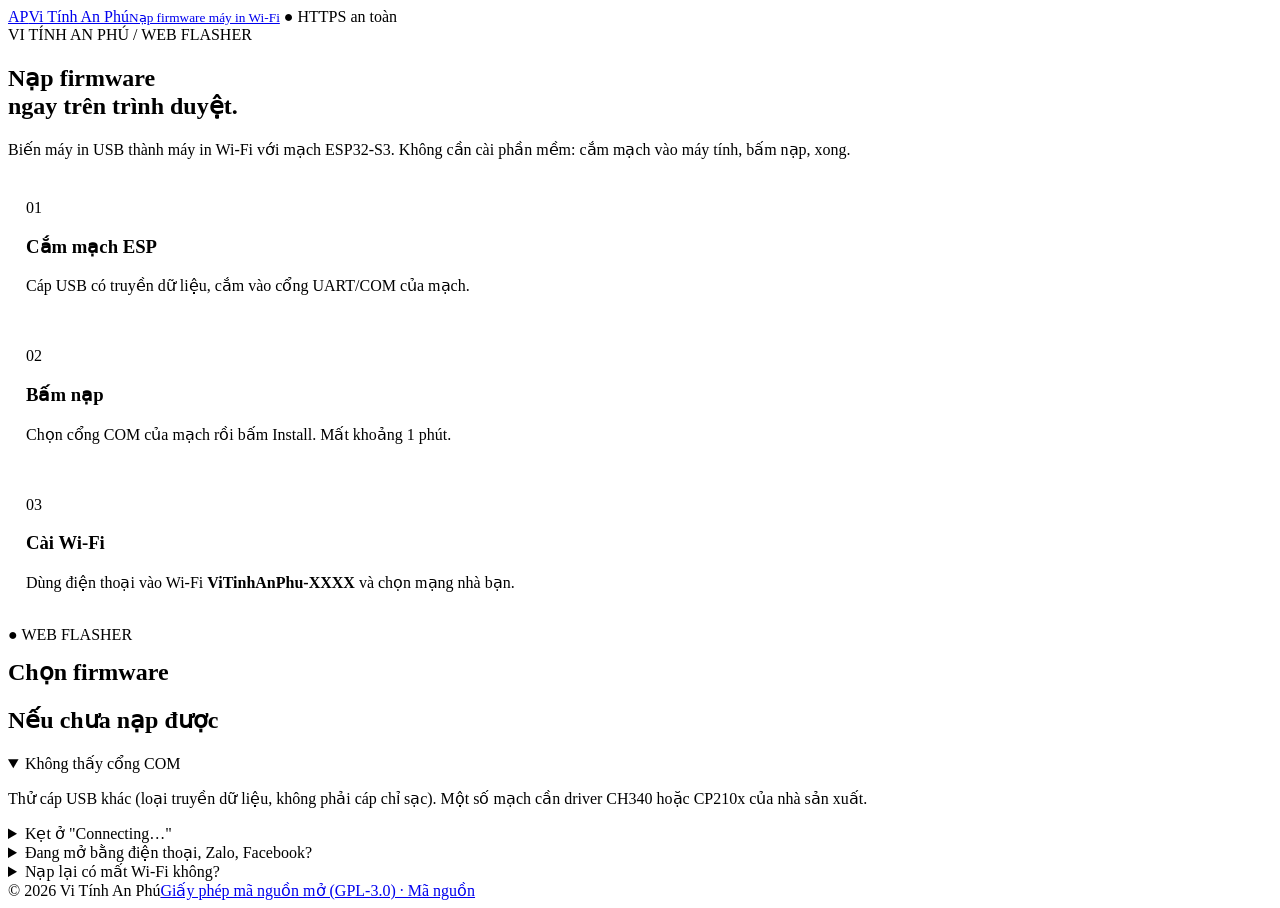
==== index.html @ 83783a5f "Add files via upload" ====
<!doctype html>
<html lang="vi">
<head>
<meta charset="utf-8"><meta name="viewport" content="width=device-width,initial-scale=1">
<meta name="theme-color" content="#080f1d">
<title>Nạp firmware · Vi Tính An Phú</title>
<meta name="description" content="Nạp firmware máy in Wi-Fi Vi Tính An Phú vào ESP32-S3 ngay trên trình duyệt.">
  <script type="module" crossorigin src="./assets/index-BPdyd-Bm.js"></script>
  <link rel="stylesheet" crossorigin href="./assets/index-DRu8GZUa.css">
</head>
<body>
<div class="shell">
  <header class="top">
    <a class="brand" href="./"><span class="logo">AP</span><span>Vi Tính An Phú<small>Nạp firmware máy in Wi-Fi</small></span></a>
    <span class="chip" id="secure">● HTTPS an toàn</span>
  </header>

  <section class="hero">
    <div>
      <span class="eyebrow">VI TÍNH AN PHÚ / WEB FLASHER</span>
      <h1>Nạp firmware<br>ngay trên trình duyệt.</h1>
      <p>Biến máy in USB thành máy in Wi-Fi với mạch ESP32-S3. Không cần cài phần mềm: cắm mạch vào máy tính, bấm nạp, xong.</p>
      <div class="steps" style="margin-top:22px">
        <div class="card" style="padding:18px"><span class="num">01</span><h3>Cắm mạch ESP</h3><p class="small">Cáp USB có truyền dữ liệu, cắm vào cổng UART/COM của mạch.</p></div>
        <div class="card" style="padding:18px"><span class="num">02</span><h3>Bấm nạp</h3><p class="small">Chọn cổng COM của mạch rồi bấm Install. Mất khoảng 1 phút.</p></div>
        <div class="card" style="padding:18px"><span class="num">03</span><h3>Cài Wi-Fi</h3><p class="small">Dùng điện thoại vào Wi-Fi <b>ViTinhAnPhu-XXXX</b> và chọn mạng nhà bạn.</p></div>
      </div>
    </div>

    <section class="card">
      <div class="row"><span class="chip">● WEB FLASHER</span><span class="grow"></span><span class="muted small" id="count"></span></div>
      <h2 style="margin-top:14px">Chọn firmware</h2>
      <div id="empty" class="note warn" hidden>Chưa có firmware nào trên trang. Vui lòng quay lại sau.</div>
      <div id="picker" hidden>
        <label>Firmware<select id="fw"></select></label>
        <div class="fw">
          <span class="ic">▦</span>
          <div class="grow"><b id="version"></b><span class="muted small" id="meta"></span></div>
          <span class="chip" id="latest" hidden>Mới nhất</span>
        </div>
        <div class="note" id="notes" hidden></div>
        <esp-web-install-button id="installer">
          <button slot="activate" class="btn primary">Kết nối USB &amp; nạp firmware →</button>
          <div slot="unsupported" class="note warn">Trình duyệt này chưa nạp được. Hãy mở trang bằng <b>Chrome</b> hoặc <b>Edge</b> trên máy tính.</div>
          <div slot="not-allowed" class="note warn">Cần mở trang bằng địa chỉ <b>https://</b> để kết nối cổng USB.</div>
        </esp-web-install-button>
        <p class="small muted" style="margin:10px 0 0">Trình duyệt sẽ hỏi chọn cổng USB. Chỉ dùng được trên <b>Chrome</b> hoặc <b>Edge</b> trên máy tính.</p>
      </div>
    </section>
  </section>

  <section class="card">
    <h2>Nếu chưa nạp được</h2>
    <details open><summary>Không thấy cổng COM</summary><p>Thử cáp USB khác (loại truyền dữ liệu, không phải cáp chỉ sạc). Một số mạch cần driver CH340 hoặc CP210x của nhà sản xuất.</p></details>
    <details><summary>Kẹt ở "Connecting…"</summary><p>Đóng các phần mềm đang mở cổng COM. Giữ nút BOOT, bấm rồi thả RST, sau đó thả BOOT và bấm nạp lại.</p></details>
    <details><summary>Đang mở bằng điện thoại, Zalo, Facebook?</summary><p>Nạp firmware cần Chrome hoặc Edge trên máy tính. Sao chép đường dẫn trang này và mở trên máy tính.</p></details>
    <details><summary>Nạp lại có mất Wi-Fi không?</summary><p>Hộp thoại nạp cho chọn có xóa dữ liệu hay không. Không xóa thì Wi-Fi và IP đã cài vẫn giữ nguyên.</p></details>
  </section>

  <footer><span>© 2026 Vi Tính An Phú</span><a id="lic" href="/licenses">Giấy phép mã nguồn mở (GPL-3.0) · Mã nguồn</a></footer>
</div>
</body>
</html>
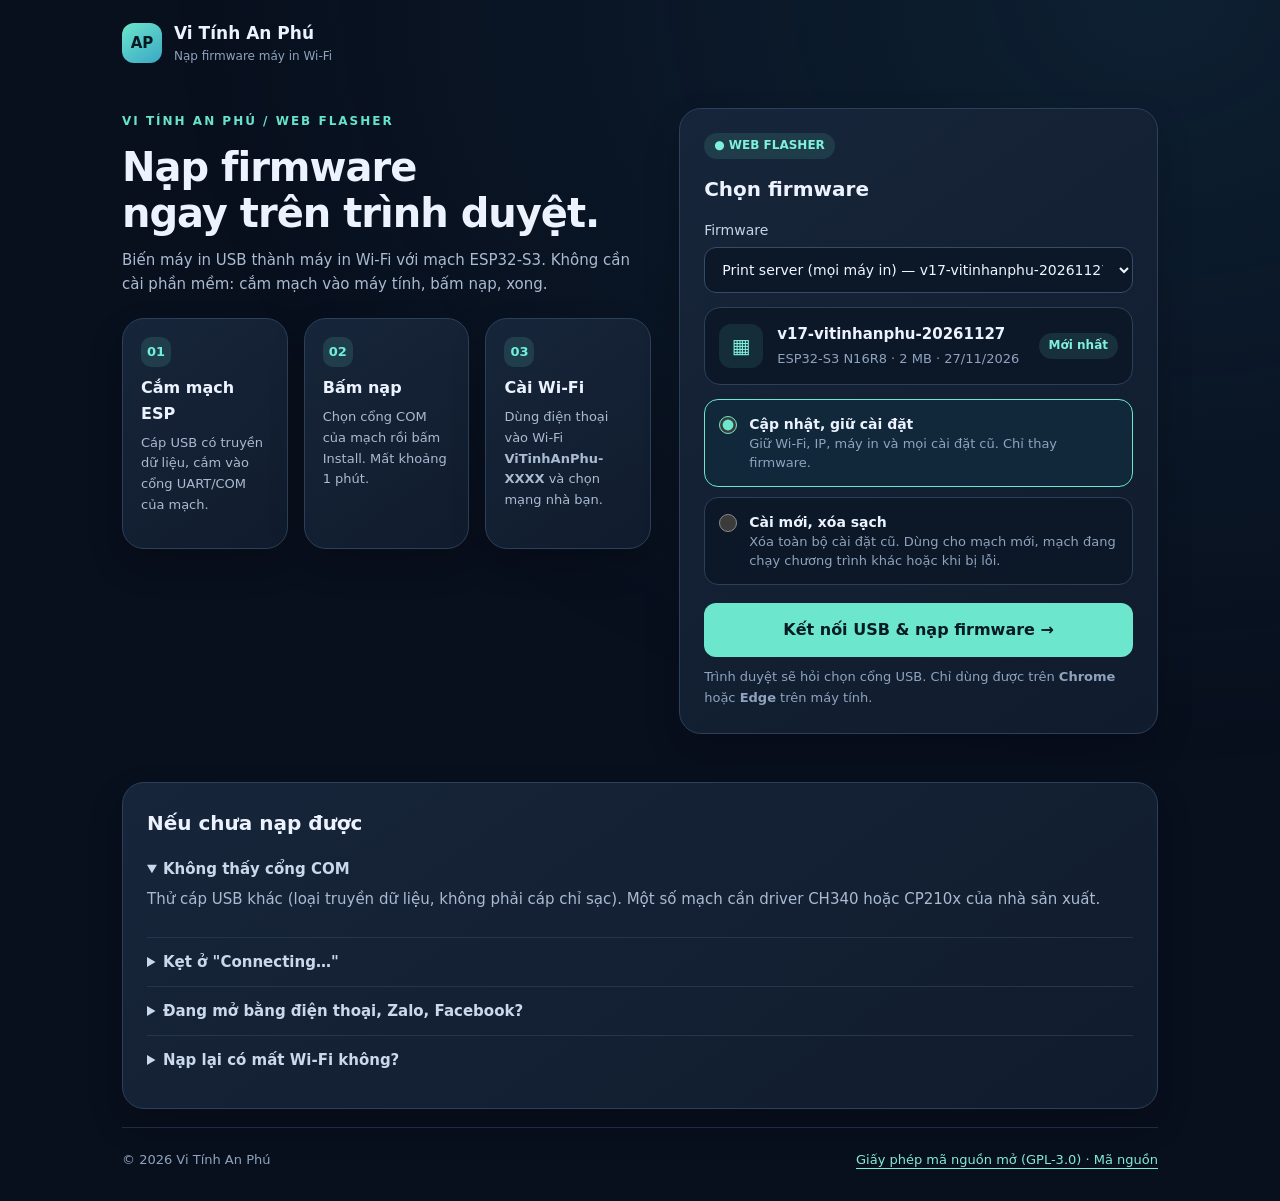
==== commit d195cafd: "Cập nhật trang nạp 2026-11-27 13:39" ====
--- a/index.html
+++ b/index.html
@@ -5,8 +5,8 @@
 <meta name="theme-color" content="#080f1d">
 <title>Nạp firmware · Vi Tính An Phú</title>
 <meta name="description" content="Nạp firmware máy in Wi-Fi Vi Tính An Phú vào ESP32-S3 ngay trên trình duyệt.">
-  <script type="module" crossorigin src="./assets/index-BPdyd-Bm.js"></script>
-  <link rel="stylesheet" crossorigin href="./assets/index-DRu8GZUa.css">
+  <script type="module" crossorigin src="./assets/index-C4SW8azZ.js"></script>
+  <link rel="stylesheet" crossorigin href="./assets/index-Bt61mngs.css">
 </head>
 <body>
 <div class="shell">
@@ -39,6 +39,12 @@
           <span class="chip" id="latest" hidden>Mới nhất</span>
         </div>
         <div class="note" id="notes" hidden></div>
+        <div class="modes" role="radiogroup" aria-label="Cách nạp">
+          <label class="opt"><input type="radio" name="mode" value="keep" checked>
+            <span><b>Cập nhật, giữ cài đặt</b><small>Giữ Wi-Fi, IP, máy in và mọi cài đặt cũ. Chỉ thay firmware.</small></span></label>
+          <label class="opt"><input type="radio" name="mode" value="new">
+            <span><b>Cài mới, xóa sạch</b><small>Xóa toàn bộ cài đặt cũ. Dùng cho mạch mới, mạch đang chạy chương trình khác hoặc khi bị lỗi.</small></span></label>
+        </div>
         <esp-web-install-button id="installer">
           <button slot="activate" class="btn primary">Kết nối USB &amp; nạp firmware →</button>
           <div slot="unsupported" class="note warn">Trình duyệt này chưa nạp được. Hãy mở trang bằng <b>Chrome</b> hoặc <b>Edge</b> trên máy tính.</div>
@@ -54,7 +60,7 @@
     <details open><summary>Không thấy cổng COM</summary><p>Thử cáp USB khác (loại truyền dữ liệu, không phải cáp chỉ sạc). Một số mạch cần driver CH340 hoặc CP210x của nhà sản xuất.</p></details>
     <details><summary>Kẹt ở "Connecting…"</summary><p>Đóng các phần mềm đang mở cổng COM. Giữ nút BOOT, bấm rồi thả RST, sau đó thả BOOT và bấm nạp lại.</p></details>
     <details><summary>Đang mở bằng điện thoại, Zalo, Facebook?</summary><p>Nạp firmware cần Chrome hoặc Edge trên máy tính. Sao chép đường dẫn trang này và mở trên máy tính.</p></details>
-    <details><summary>Nạp lại có mất Wi-Fi không?</summary><p>Hộp thoại nạp cho chọn có xóa dữ liệu hay không. Không xóa thì Wi-Fi và IP đã cài vẫn giữ nguyên.</p></details>
+    <details><summary>Nạp lại có mất Wi-Fi không?</summary><p>Chọn <b>Cập nhật, giữ cài đặt</b> thì Wi-Fi, IP và máy in đã cài vẫn giữ nguyên. Chọn <b>Cài mới, xóa sạch</b> thì phải cài Wi-Fi lại từ đầu.</p></details>
   </section>
 
   <footer><span>© 2026 Vi Tính An Phú</span><a id="lic" href="/licenses">Giấy phép mã nguồn mở (GPL-3.0) · Mã nguồn</a></footer>
--- a/assets/index-Bt61mngs.css
+++ b/assets/index-Bt61mngs.css
@@ -0,0 +1 @@
+*{box-sizing:border-box}html{--lightningcss-light: ;--lightningcss-dark:initial;color-scheme:dark}body{color:#ecf3ff;background:#080f1d;margin:0;font:15px/1.6 system-ui,-apple-system,BlinkMacSystemFont,Segoe UI,Roboto,Noto Sans,Ubuntu,Cantarell,Helvetica Neue,sans-serif}body:before{content:"";pointer-events:none;z-index:-1;background:radial-gradient(at 90% 0,#16395166,#0000 60%);position:fixed;top:0;bottom:0;left:0;right:0}a{color:#82ebd7;text-underline-offset:4px}.shell{max-width:1080px;margin:0 auto;padding:0 22px}header.top{justify-content:space-between;align-items:center;padding:20px 0;display:flex}.brand{color:#ecf3ff;align-items:center;gap:12px;font-size:17px;font-weight:750;text-decoration:none;display:flex}.logo{color:#071c22;background:linear-gradient(145deg,#6ce6cc,#3aa7c4);border-radius:12px;place-items:center;width:40px;height:40px;font-size:15px;font-weight:850;display:grid}.brand small{color:#8fa3be;font-size:12px;font-weight:500;display:block}.eyebrow{color:#65e3cc;letter-spacing:2px;font-size:12px;font-weight:750}h1{letter-spacing:-1px;margin:12px 0;font-size:40px;line-height:1.15}h2{margin:0 0 6px;font-size:20px}h3{margin:8px 0 4px;font-size:16px}p{color:#a9bad1;margin:6px 0 14px}.muted{color:#8fa3be}.small{font-size:13px}.hero{grid-template-columns:1.05fr .95fr;align-items:start;gap:28px;padding:22px 0 30px;display:grid}.card{background:linear-gradient(145deg,#17253a,#101c2d);border:1px solid #2c405a;border-radius:22px;margin:0 0 18px;padding:24px;box-shadow:0 16px 35px #0003}.chip{color:#7ff0dc;background:#63e6cb1f;border-radius:999px;align-items:center;gap:6px;padding:3px 10px;font-size:12px;font-weight:700;display:inline-flex}.chip.warn{color:#f5cf86;background:#f5c46b22}.chip.err{color:#ff9aa6;background:#ff7a8a22}.chip.off{color:#b5c4d8;background:#8fa3be22}label{color:#c5d4e7;margin:14px 0 0;font-size:14px;display:block}input,select,textarea{color:#eff6ff;width:100%;min-height:46px;font:inherit;background:#0c1728;border:1px solid #354c68;border-radius:12px;margin-top:6px;padding:11px 13px}textarea{resize:vertical;min-height:70px}.btn{color:#8ff2e0;min-height:46px;font:inherit;cursor:pointer;background:#20364d;border:1px solid #395c72;border-radius:12px;justify-content:center;align-items:center;gap:8px;padding:10px 18px;font-weight:700;display:inline-flex}.btn.primary{color:#071c22;background:#6ce6cc;border-color:#0000;width:100%;min-height:54px;margin-top:18px;font-size:16px}.btn.danger{color:#ff9aa6;background:#3a1d27;border-color:#6b2f3d}.btn.sm{min-height:36px;padding:6px 12px;font-size:13px}.fw{background:#0c1728;border:1px solid #2c405a;border-radius:16px;align-items:center;gap:14px;margin-top:14px;padding:14px;display:flex}.fw .ic{color:#7ff0dc;background:#63e6cb1a;border-radius:12px;place-items:center;width:44px;height:44px;font-size:20px;display:grid}.fw b{display:block}.note{color:#d5e8ff;background:#112b3d;border:1px solid #345870;border-radius:14px;margin-top:14px;padding:12px 14px;font-size:14px}.note.warn{color:#f3dfb3;background:#2d2614;border-color:#5f4b22}.steps{grid-template-columns:repeat(3,1fr);gap:16px;display:grid}.steps .num{color:#70efdb;background:#63e6cb22;border-radius:10px;place-items:center;width:30px;height:30px;font-size:13px;font-weight:750;display:inline-grid}details{border-top:1px solid #23364d;padding:12px 0}details:first-of-type{border-top:0}summary{cursor:pointer;color:#cad8eb;font-weight:600}footer{color:#8fa3be;border-top:1px solid #1c2c41;flex-wrap:wrap;justify-content:space-between;gap:12px;margin-top:10px;padding:22px 0 30px;font-size:13px;display:flex}.grid2{grid-template-columns:1fr 1fr;gap:18px;display:grid}.kv{grid-template-columns:auto 1fr;gap:6px 16px;font-size:14px;display:grid}.kv span:nth-child(odd){color:#8fa3be}table{border-collapse:collapse;width:100%;font-size:14px}th{text-align:left;color:#8fa3be;border-bottom:1px solid #2c405a;padding:8px 6px;font-weight:600}td{vertical-align:middle;border-bottom:1px solid #1c2c41;padding:10px 6px}.row{flex-wrap:wrap;align-items:center;gap:10px;display:flex}.grow{flex:1}.nav{gap:6px;display:flex}.nav a{color:#c5d4e7;border-radius:10px;padding:8px 12px;font-size:14px;text-decoration:none}.nav a.on{color:#8ff2e0;background:#20364d}.drop{text-align:center;color:#a9bad1;border:1.5px dashed #3c5674;border-radius:16px;margin-top:14px;padding:18px}[hidden]{display:none!important}.status{min-height:20px;margin-top:10px;font-size:14px}.status.err{color:#ff9aa6}.status.ok{color:#7ff0dc}.check{color:#c5d4e7;align-items:flex-start;gap:10px;margin-top:14px;font-size:14px;display:flex}.check input{width:auto;min-height:0;margin:3px 0 0}progress{accent-color:#6ce6cc;width:100%;height:10px;margin-top:12px}.login{max-width:420px;margin:60px auto}esp-web-install-button{display:block}.modes{gap:10px;margin-top:14px;display:grid}.opt{cursor:pointer;background:#0c1728;border:1px solid #2c405a;border-radius:14px;align-items:flex-start;gap:12px;margin:0;padding:13px 14px;display:flex}.opt input{accent-color:#6ce6cc;flex:none;width:18px;height:18px;min-height:0;margin:3px 0 0}.opt b{color:#ecf3ff;display:block}.opt small{color:#8fa3be;font-size:13px;line-height:1.45;display:block}.opt:has(input:checked){background:#10283a;border-color:#6ce6cc}.ddx-add{grid-template-columns:1.2fr 1.2fr auto;align-items:end;gap:12px;display:grid}.ddx-tools{margin-top:8px}.ddx-tools select{width:auto;min-width:150px}.ddx-tools input{min-width:200px}table.ddx td small{color:#8fa3be;font-size:12px;display:block}table.ddx td.act{white-space:nowrap;text-align:right}table.ddx tr.off td{opacity:.55}table.ddx tr.off td.act{opacity:1}.ddx-edit{grid-template-columns:1fr 1fr auto auto;align-items:center;gap:8px;display:grid}.ddx-edit input{min-height:38px;margin:0;padding:6px 10px}.ddx-log{max-height:260px;margin:10px 0 0;padding:0;font-size:13px;list-style:none;overflow:auto}.ddx-log li{color:#c5d4e7;border-bottom:1px solid #1c2c41;padding:5px 0}.ddx-log time{color:#8fa3be;margin-right:10px}@media (max-width:820px){.ddx-add,.ddx-edit,.hero,.grid2,.steps{grid-template-columns:1fr}h1{font-size:32px}table,thead,tbody,tr,td{display:block}thead{display:none}tr{border-bottom:1px solid #2c405a;padding:8px 0}td{border:0;padding:4px 0}header.top{flex-wrap:wrap;gap:10px}}
